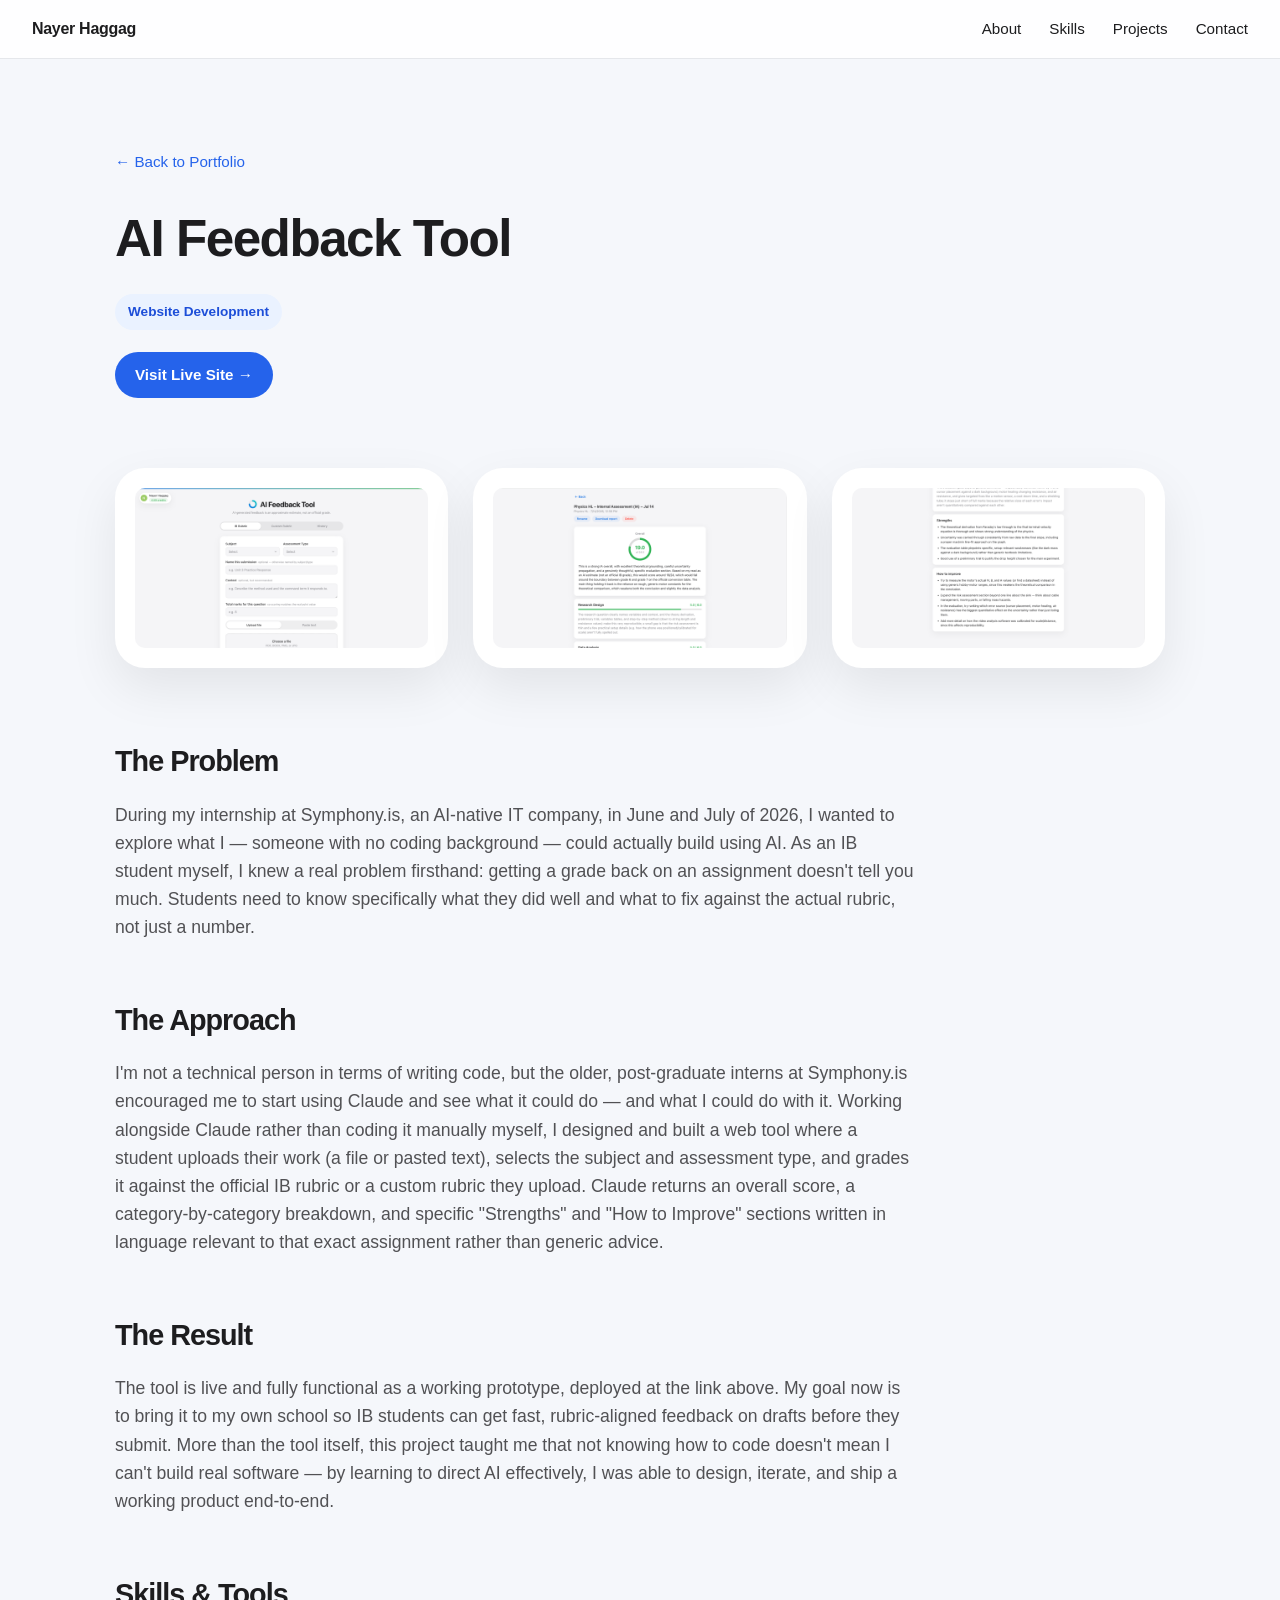
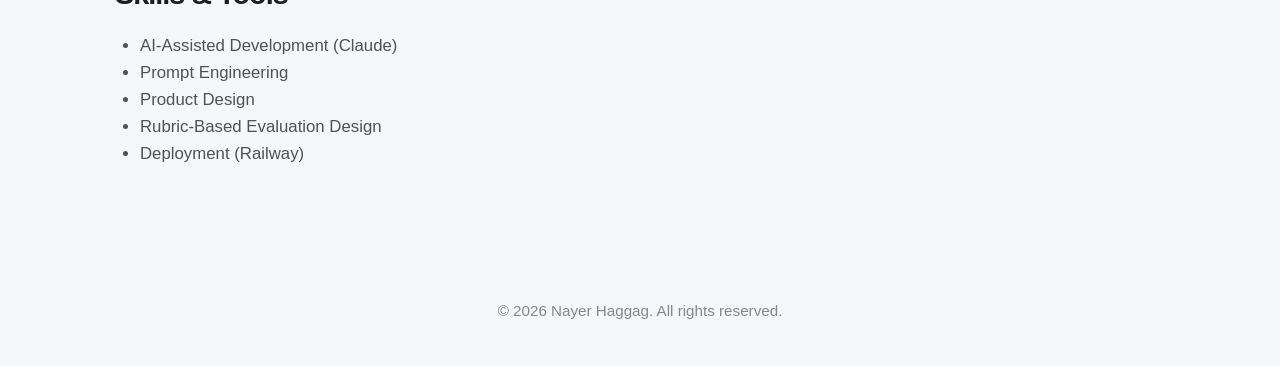
==== ai-feedback-tool.html @ 5bb1a038 "Use strengths/improvement screenshot as AI Feedback Tool cover image Update the homepage card thumbn" ====
<!DOCTYPE html>
<html lang="en">
<head>
  <meta charset="UTF-8">
  <meta name="viewport" content="width=device-width, initial-scale=1.0">
  <title>AI Feedback Tool | Nayer Haggag</title>
  <meta name="description" content="An AI-powered feedback tool built during my internship at Symphony.is, giving students instant, rubric-aligned feedback on their work using Claude AI.">

  <meta property="og:type" content="article">
  <meta property="og:title" content="AI Feedback Tool | Nayer Haggag">
  <meta property="og:description" content="An AI-powered feedback tool built during my internship at Symphony.is, giving students instant, rubric-aligned feedback on their work using Claude AI.">
  <meta property="og:image" content="https://nayerhaggag.github.io/nayer.haggag-design.portfolio/ai-feedback-tool-3.png">
  <meta property="og:url" content="https://nayerhaggag.github.io/nayer.haggag-design.portfolio/ai-feedback-tool.html">

  <link rel="icon" type="image/svg+xml" href="favicon.svg">
  <link rel="stylesheet" href="style.css?v=13">
</head>
<body>

<nav>
  <a href="index.html" class="nav-brand">Nayer Haggag</a>
  <div class="nav-links">
    <a href="index.html#about">About</a>
    <a href="index.html#skills">Skills</a>
    <a href="index.html#projects">Projects</a>
    <a href="index.html#contact">Contact</a>
  </div>
</nav>

<div class="page-header">
  <a href="index.html" class="back-link">← Back to Portfolio</a>

  <h1>AI Feedback Tool</h1>

  <div class="tag">Website Development</div>
  <br>
  <a href="https://web-production-1abd5.up.railway.app/" target="_blank" rel="noopener noreferrer" class="live-link">Visit Live Site →</a>
</div>

<div class="gallery">
  <img src="ai-feedback-tool-3.png" alt="AI Feedback Tool strengths and how to improve breakdown">
  <img src="ai-feedback-tool-1.png" alt="AI Feedback Tool input screen with IB Rubric selection">
  <img src="ai-feedback-tool-2.png" alt="AI Feedback Tool overall score result for a Physics HL Internal Assessment">
</div>

<div class="case-study">

  <div class="case-section">
    <h2>The Problem</h2>
    <p>
      During my internship at Symphony.is, an AI-native IT company, in June and July of 2026, I wanted to explore what I — someone with no coding background — could actually build using AI. As an IB student myself, I knew a real problem firsthand: getting a grade back on an assignment doesn't tell you much. Students need to know specifically what they did well and what to fix against the actual rubric, not just a number.
    </p>
  </div>

  <div class="case-section">
    <h2>The Approach</h2>
    <p>
      I'm not a technical person in terms of writing code, but the older, post-graduate interns at Symphony.is encouraged me to start using Claude and see what it could do — and what I could do with it. Working alongside Claude rather than coding it manually myself, I designed and built a web tool where a student uploads their work (a file or pasted text), selects the subject and assessment type, and grades it against the official IB rubric or a custom rubric they upload. Claude returns an overall score, a category-by-category breakdown, and specific "Strengths" and "How to Improve" sections written in language relevant to that exact assignment rather than generic advice.
    </p>
  </div>

  <div class="case-section">
    <h2>The Result</h2>
    <p>
      The tool is live and fully functional as a working prototype, deployed at the link above. My goal now is to bring it to my own school so IB students can get fast, rubric-aligned feedback on drafts before they submit. More than the tool itself, this project taught me that not knowing how to code doesn't mean I can't build real software — by learning to direct AI effectively, I was able to design, iterate, and ship a working product end-to-end.
    </p>
  </div>

  <div class="case-section">
    <h2>Skills & Tools</h2>
    <ul>
      <li>AI-Assisted Development (Claude)</li>
      <li>Prompt Engineering</li>
      <li>Product Design</li>
      <li>Rubric-Based Evaluation Design</li>
      <li>Deployment (Railway)</li>
    </ul>
  </div>

</div>

<footer>
  © 2026 Nayer Haggag. All rights reserved.
</footer>

<script src="lightbox.js?v=1" defer></script>
</body>
</html>
---- style.css ----
:root {
  --accent: #2563eb;
  --accent-dark: #1d4ed8;
  --accent-tint: #eaf2ff;
  --bg: #f5f7fb;
  --text: #1d1d1f;
  --text-secondary: #515154;
  --border: #e5e7eb;
}

* {
  margin: 0;
  padding: 0;
  box-sizing: border-box;
}

html {
  scroll-behavior: smooth;
  scroll-padding-top: 90px;
}

body {
  font-family: -apple-system, BlinkMacSystemFont, "Segoe UI", sans-serif;
  background: var(--bg);
  color: var(--text);
  line-height: 1.6;
  overflow-x: hidden;
}

a {
  text-decoration: none;
  color: inherit;
}

/* Nav */

nav {
  position: sticky;
  top: 0;
  z-index: 100;
  background: rgba(255, 255, 255, 0.85);
  backdrop-filter: blur(18px);
  -webkit-backdrop-filter: blur(18px);
  border-bottom: 1px solid var(--border);
  padding: 16px 32px;
  display: flex;
  align-items: center;
  justify-content: space-between;
}

.nav-brand {
  font-size: 1rem;
  font-weight: 600;
  letter-spacing: -0.3px;
}

.nav-links {
  display: flex;
  gap: 28px;
}

.nav-links a {
  font-size: 0.95rem;
  font-weight: 500;
  transition: color 0.2s ease;
}

.nav-links a:hover {
  color: var(--accent);
}

/* Hero (index page) */

.hero {
  position: relative;
  overflow: hidden;
  text-align: center;
  padding: 130px 22px 110px;
  background: linear-gradient(135deg, #ffffff 0%, #eef5ff 60%, #eef2ff 100%);
}

.hero::before {
  content: "";
  position: absolute;
  inset: 0;
  background-image: url("hero-banner.jpg");
  background-size: cover;
  background-position: center;
  opacity: 0.16;
  z-index: 0;
}

.hero h1,
.hero .subtitle,
.hero-description {
  position: relative;
  z-index: 1;
}

.hero h1 {
  font-size: 4.5rem;
  font-weight: 700;
  letter-spacing: -2.5px;
  margin-bottom: 10px;
}

.hero .subtitle {
  font-size: 1.5rem;
  color: var(--accent);
  margin-bottom: 22px;
  font-weight: 500;
}

.hero-description {
  max-width: 720px;
  margin: auto;
  font-size: 1.12rem;
  color: var(--text-secondary);
}

/* Page header (project detail pages) */

.page-header {
  max-width: 1100px;
  margin: auto;
  padding: 90px 25px 0;
}

.back-link {
  color: var(--accent);
  font-weight: 500;
  font-size: 0.95rem;
}

.page-header h1 {
  font-size: 3.2rem;
  letter-spacing: -1.5px;
  margin: 24px 0 14px;
}

.live-link {
  display: inline-block;
  margin-top: 6px;
  margin-bottom: 20px;
  color: white;
  background: var(--accent);
  font-weight: 600;
  font-size: 0.95rem;
  padding: 11px 20px;
  border-radius: 999px;
  transition: background 0.2s ease;
}

.live-link:hover {
  background: var(--accent-dark);
}

/* Sections */

section {
  max-width: 1120px;
  margin: auto;
  padding: 85px 25px;
}

h2 {
  text-align: center;
  font-size: 2.6rem;
  letter-spacing: -1px;
  margin-bottom: 38px;
}

.about-skills-grid {
  display: grid;
  grid-template-columns: 1fr 1fr;
  gap: 60px;
  align-items: start;
}

.skills-col {
  padding-left: 40px;
  border-left: 1px solid var(--border);
}

.about-col h2,
.skills-col h2 {
  text-align: left;
}

.about-col p {
  color: var(--text-secondary);
  font-size: 1.12rem;
}

.project-buttons {
  display: flex;
  flex-wrap: wrap;
  gap: 16px;
  margin-top: 38px;
}

.project-button {
  background: white;
  border: 1px solid var(--border);
  padding: 13px 22px;
  border-radius: 999px;
  color: var(--text);
  font-size: 0.95rem;
  font-weight: 500;
  box-shadow: 0 8px 24px rgba(0, 0, 0, 0.05);
  transition: all 0.25s ease;
}

.project-button:hover {
  transform: translateY(-3px);
  color: white;
  background: var(--accent);
  border-color: var(--accent);
}

/* Project grid (index page) */

.projects {
  display: grid;
  grid-template-columns: repeat(auto-fit, minmax(min(380px, 100%), 1fr));
  gap: 40px;
}

.project-card {
  background: white;
  border-radius: 30px;
  overflow: hidden;
  box-shadow: 0 20px 55px rgba(15, 23, 42, 0.08);
  transition: transform 0.25s ease, box-shadow 0.25s ease;
  cursor: pointer;
  display: flex;
  flex-direction: column;
}

.project-card:hover {
  transform: translateY(-6px);
  box-shadow: 0 28px 70px rgba(15, 23, 42, 0.12);
}

.project-card img {
  width: 100%;
  height: 320px;
  object-fit: contain;
  background: white;
  padding: 24px;
  border-bottom: 1px solid #f0f2f5;
}

.project-content {
  padding: 32px;
  flex: 1;
}

.tag {
  display: inline-block;
  margin-bottom: 16px;
  padding: 7px 13px;
  border-radius: 999px;
  font-size: 0.85rem;
  font-weight: 650;
  background: var(--accent-tint);
  color: var(--accent-dark);
}

.project-content h3 {
  font-size: 1.6rem;
  letter-spacing: -0.5px;
  margin-bottom: 14px;
}

.project-content p {
  color: var(--text-secondary);
  font-size: 1.02rem;
}

/* Detail page gallery + key features */

.gallery {
  max-width: 1100px;
  margin: 50px auto 0;
  padding: 0 25px;
  display: grid;
  grid-template-columns: repeat(auto-fit, minmax(min(300px, 100%), 1fr));
  gap: 25px;
}

.gallery img {
  width: 100%;
  max-height: 420px;
  object-fit: contain;
  border-radius: 30px;
  background: white;
  padding: 20px;
  box-shadow: 0 20px 50px rgba(0, 0, 0, 0.08);
  cursor: zoom-in;
  transition: transform 0.2s ease;
}

.gallery img:hover {
  transform: scale(1.015);
}

/* Lightbox */

.lightbox-overlay {
  position: fixed;
  inset: 0;
  background: rgba(10, 10, 15, 0.9);
  display: flex;
  align-items: center;
  justify-content: center;
  padding: 40px;
  opacity: 0;
  visibility: hidden;
  transition: opacity 0.2s ease;
  z-index: 1000;
  cursor: zoom-out;
}

.lightbox-overlay.active {
  opacity: 1;
  visibility: visible;
}

.lightbox-overlay img {
  max-width: 100%;
  max-height: 100%;
  border-radius: 12px;
  box-shadow: 0 20px 60px rgba(0, 0, 0, 0.5);
}

.case-study {
  max-width: 1100px;
  margin: 70px auto 0;
  padding: 0 25px 90px;
}

.case-section + .case-section {
  margin-top: 56px;
}

.case-section h2 {
  text-align: left;
  font-size: 1.8rem;
  margin-bottom: 16px;
}

.case-section ul {
  color: var(--text-secondary);
  padding-left: 25px;
  font-size: 1.05rem;
}

.case-section p {
  color: var(--text-secondary);
  font-size: 1.1rem;
  max-width: 800px;
}

/* Skills */

.skills-list {
  display: flex;
  flex-wrap: wrap;
  gap: 14px;
}

.skill-pill {
  display: inline-block;
  background: white;
  border: 1px solid var(--border);
  padding: 12px 20px;
  border-radius: 999px;
  font-size: 0.95rem;
  font-weight: 500;
  color: var(--text);
  box-shadow: 0 8px 24px rgba(0, 0, 0, 0.05);
}

/* Contact */

.contact {
  text-align: center;
  background: white;
  border-radius: 34px;
  box-shadow: 0 18px 45px rgba(15, 23, 42, 0.06);
  margin-bottom: 40px;
}

.contact p {
  color: var(--text-secondary);
  font-size: 1.08rem;
  margin-bottom: 16px;
}

.contact a {
  color: var(--accent);
  font-weight: 600;
}

.contact a:hover {
  text-decoration: underline;
}

footer {
  text-align: center;
  padding: 42px 20px;
  color: #86868b;
  font-size: 0.95rem;
}

@media (max-width: 768px) {
  .about-skills-grid {
    grid-template-columns: 1fr;
    gap: 60px;
  }

  .skills-col {
    padding-left: 0;
    border-left: none;
  }

  nav {
    padding: 14px 20px;
  }

  .nav-links {
    gap: 16px;
  }

  .hero {
    padding: 95px 22px 75px;
  }

  .hero h1 {
    font-size: 3rem;
    letter-spacing: -1.5px;
  }

  .hero .subtitle {
    font-size: 1.25rem;
  }

  .page-header {
    padding: 70px 22px 0;
  }

  .page-header h1 {
    font-size: 2.3rem;
    letter-spacing: -1px;
  }

  h2 {
    font-size: 2.1rem;
  }

  section {
    padding: 65px 20px;
  }

  .project-card img {
    height: 220px;
  }

  .project-content {
    padding: 24px;
  }

  .project-content h3 {
    font-size: 1.4rem;
  }
}

@media (max-width: 480px) {
  nav {
    flex-wrap: wrap;
    justify-content: center;
    row-gap: 10px;
    padding: 12px 16px;
  }

  .nav-links {
    gap: 14px;
    justify-content: center;
    flex-wrap: wrap;
  }

  .hero {
    padding: 80px 18px 60px;
  }

  .hero h1 {
    font-size: 2.4rem;
    letter-spacing: -1px;
  }

  .hero .subtitle {
    font-size: 1.05rem;
  }

  .page-header h1 {
    font-size: 1.9rem;
  }

  h2 {
    font-size: 1.8rem;
  }

  .case-section h2 {
    font-size: 1.5rem;
  }

  .project-button,
  .skill-pill {
    font-size: 0.88rem;
    padding: 10px 16px;
  }
}
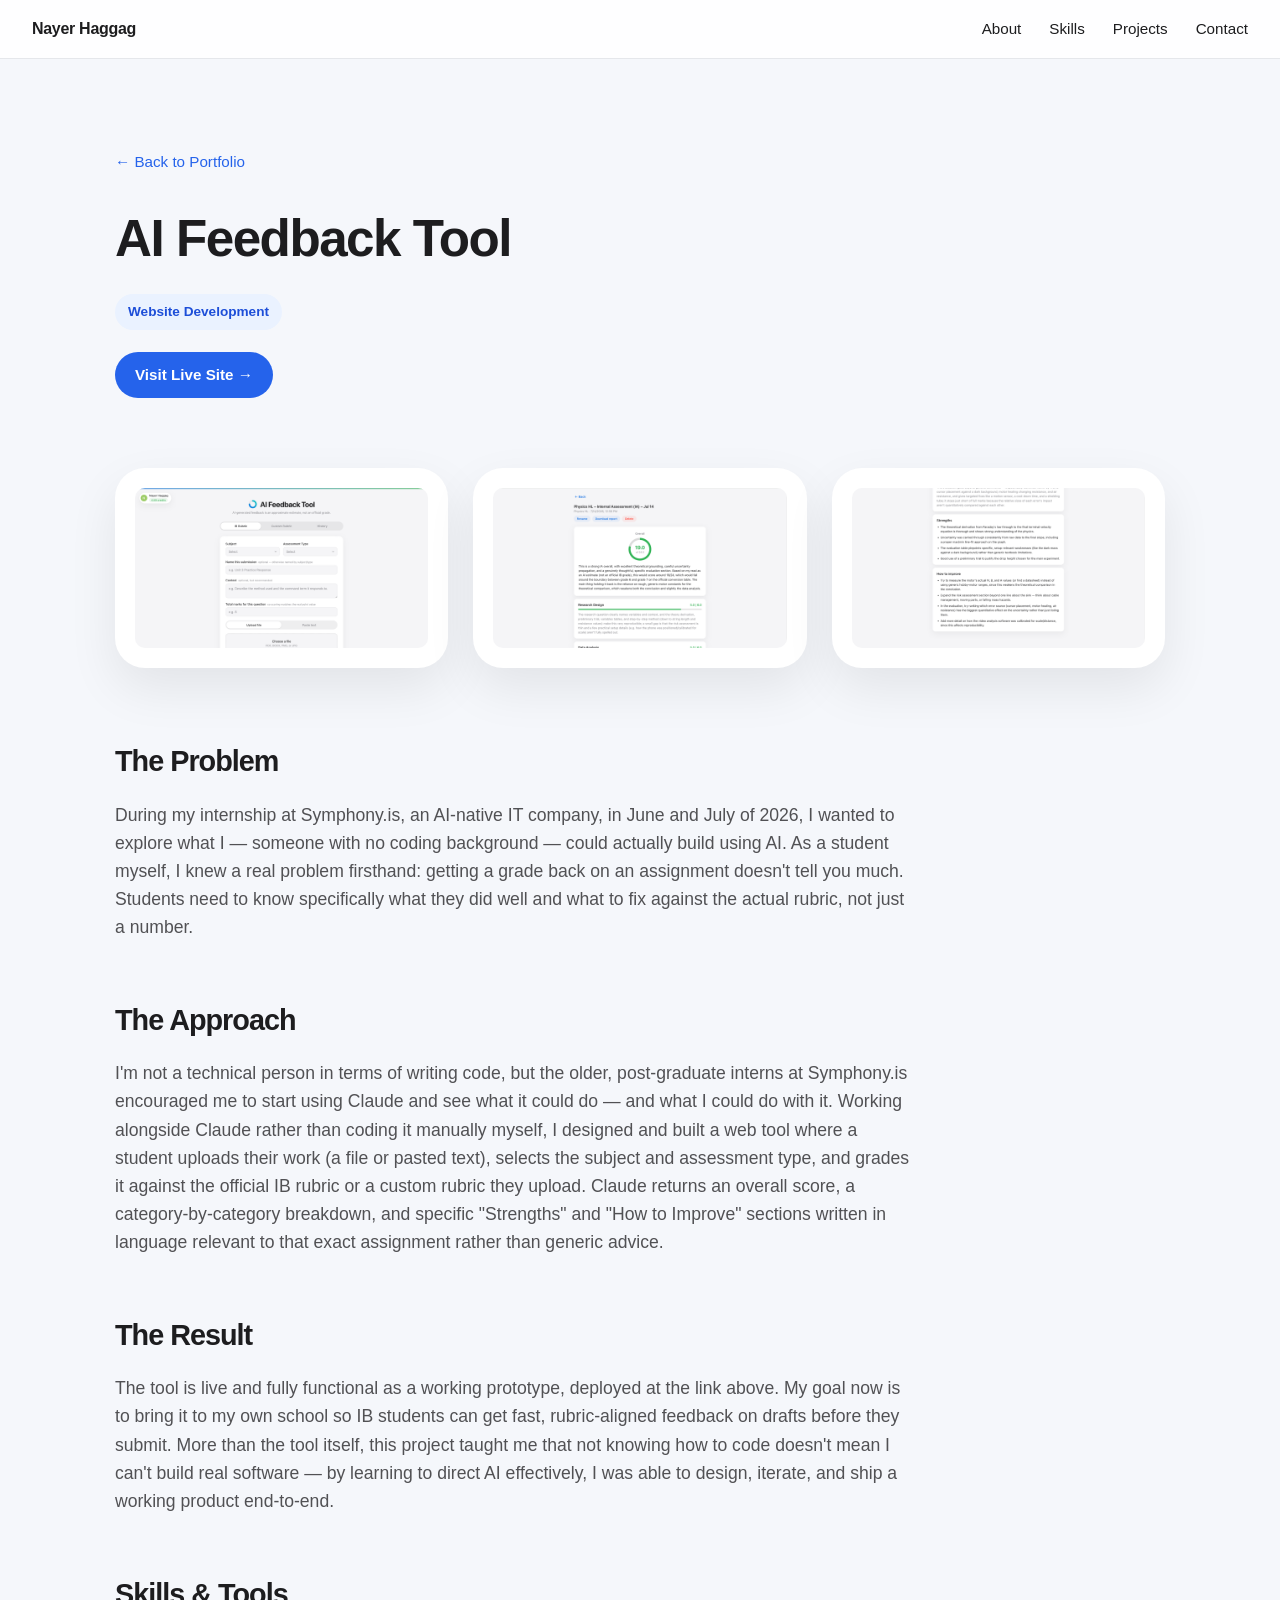
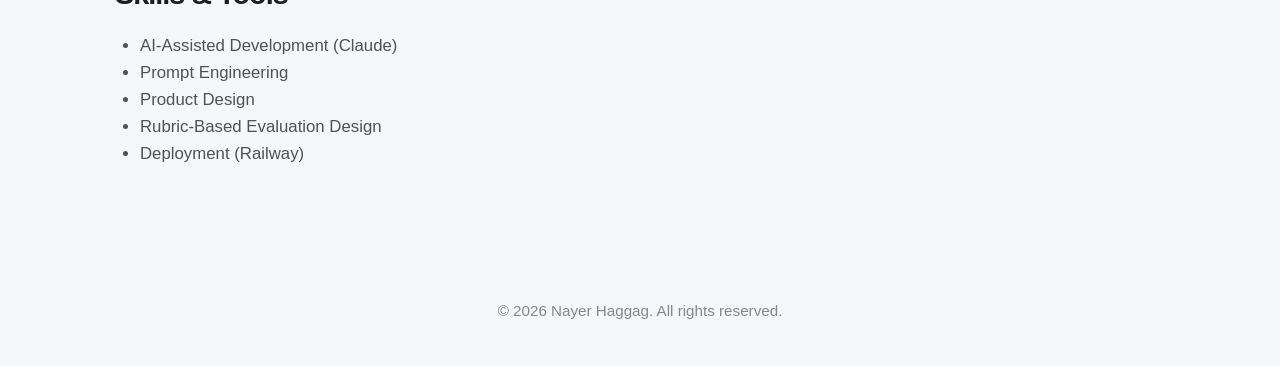
==== commit 34813ec2: "Remove "IB" from AI Feedback Tool problem description Generalize the framing in the Problem section " ====
--- a/ai-feedback-tool.html
+++ b/ai-feedback-tool.html
@@ -48,7 +48,7 @@
   <div class="case-section">
     <h2>The Problem</h2>
     <p>
-      During my internship at Symphony.is, an AI-native IT company, in June and July of 2026, I wanted to explore what I — someone with no coding background — could actually build using AI. As an IB student myself, I knew a real problem firsthand: getting a grade back on an assignment doesn't tell you much. Students need to know specifically what they did well and what to fix against the actual rubric, not just a number.
+      During my internship at Symphony.is, an AI-native IT company, in June and July of 2026, I wanted to explore what I — someone with no coding background — could actually build using AI. As a student myself, I knew a real problem firsthand: getting a grade back on an assignment doesn't tell you much. Students need to know specifically what they did well and what to fix against the actual rubric, not just a number.
     </p>
   </div>
 
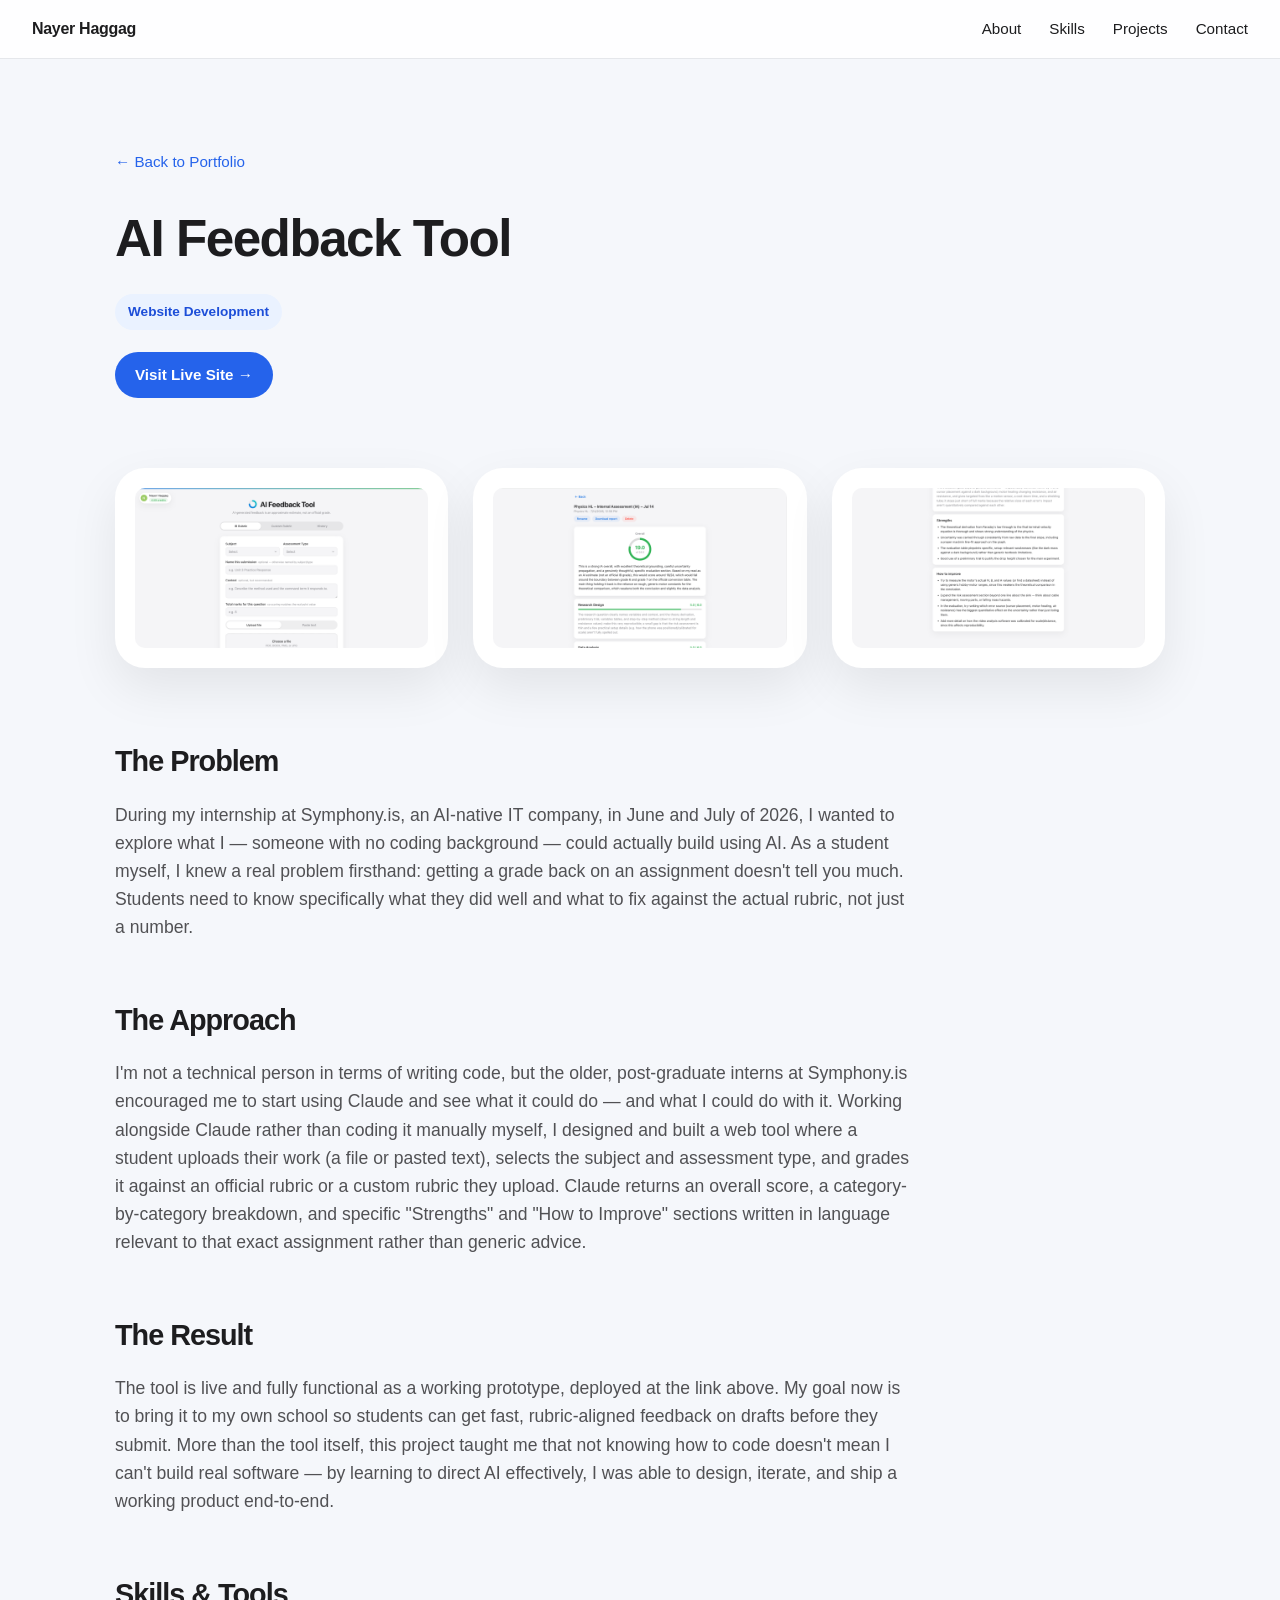
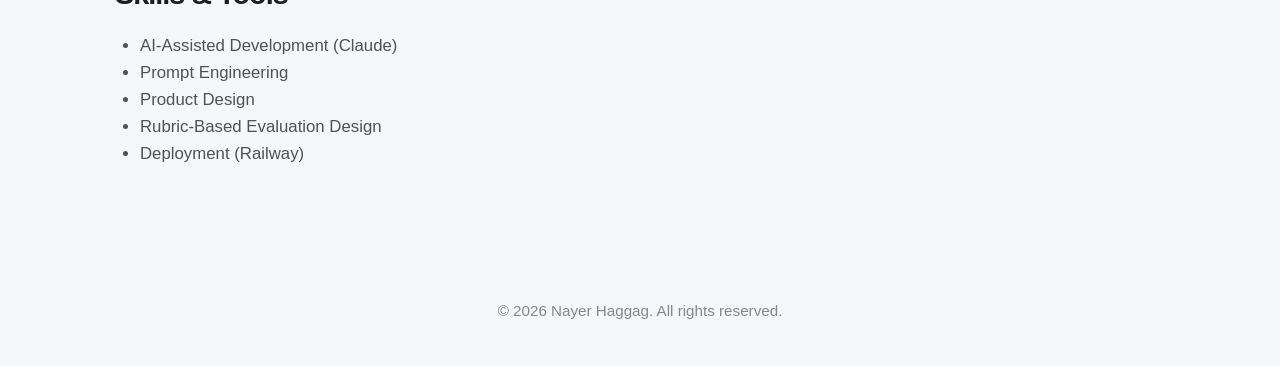
==== commit 11eeced7: "Remove remaining "IB" mentions from AI Feedback Tool copy Generalize the Approach and Result section" ====
--- a/ai-feedback-tool.html
+++ b/ai-feedback-tool.html
@@ -55,14 +55,14 @@
   <div class="case-section">
     <h2>The Approach</h2>
     <p>
-      I'm not a technical person in terms of writing code, but the older, post-graduate interns at Symphony.is encouraged me to start using Claude and see what it could do — and what I could do with it. Working alongside Claude rather than coding it manually myself, I designed and built a web tool where a student uploads their work (a file or pasted text), selects the subject and assessment type, and grades it against the official IB rubric or a custom rubric they upload. Claude returns an overall score, a category-by-category breakdown, and specific "Strengths" and "How to Improve" sections written in language relevant to that exact assignment rather than generic advice.
+      I'm not a technical person in terms of writing code, but the older, post-graduate interns at Symphony.is encouraged me to start using Claude and see what it could do — and what I could do with it. Working alongside Claude rather than coding it manually myself, I designed and built a web tool where a student uploads their work (a file or pasted text), selects the subject and assessment type, and grades it against an official rubric or a custom rubric they upload. Claude returns an overall score, a category-by-category breakdown, and specific "Strengths" and "How to Improve" sections written in language relevant to that exact assignment rather than generic advice.
     </p>
   </div>
 
   <div class="case-section">
     <h2>The Result</h2>
     <p>
-      The tool is live and fully functional as a working prototype, deployed at the link above. My goal now is to bring it to my own school so IB students can get fast, rubric-aligned feedback on drafts before they submit. More than the tool itself, this project taught me that not knowing how to code doesn't mean I can't build real software — by learning to direct AI effectively, I was able to design, iterate, and ship a working product end-to-end.
+      The tool is live and fully functional as a working prototype, deployed at the link above. My goal now is to bring it to my own school so students can get fast, rubric-aligned feedback on drafts before they submit. More than the tool itself, this project taught me that not knowing how to code doesn't mean I can't build real software — by learning to direct AI effectively, I was able to design, iterate, and ship a working product end-to-end.
     </p>
   </div>
 
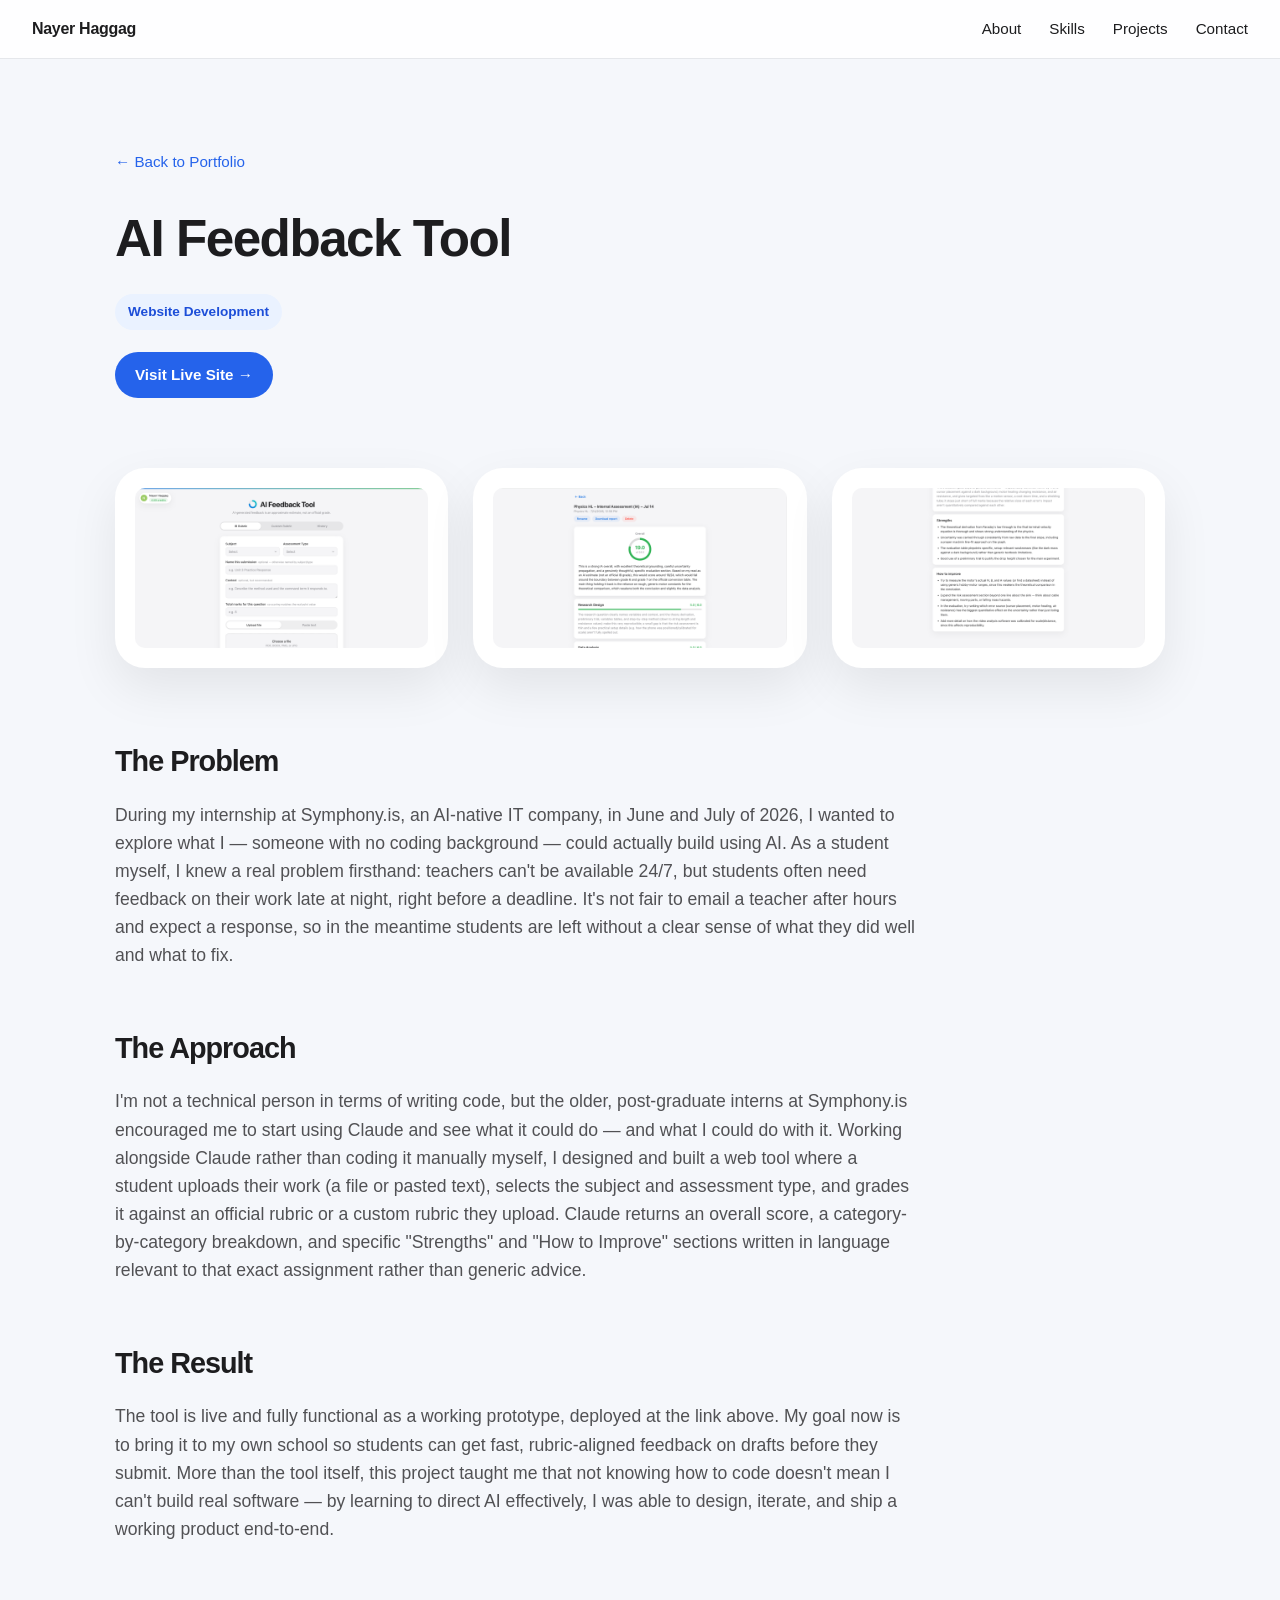
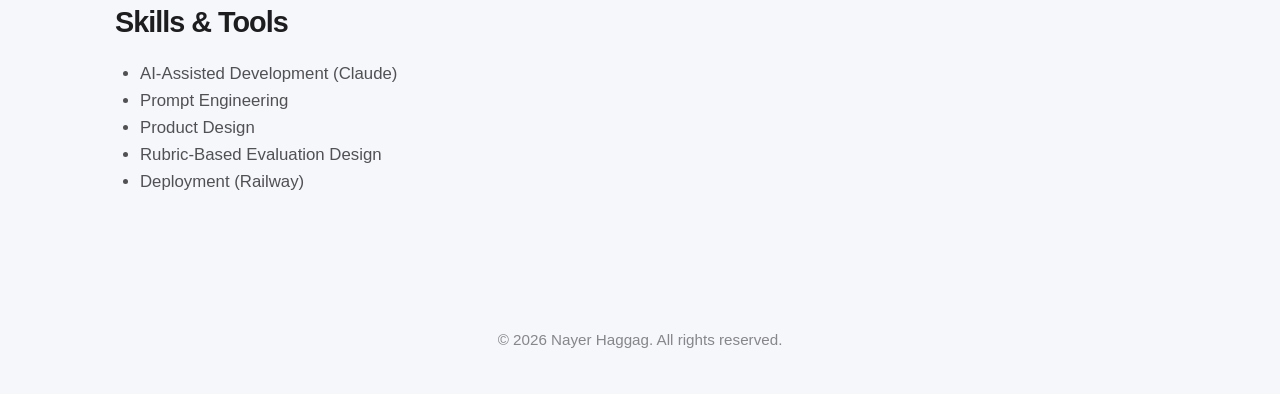
==== commit 61c37841: "Rewrite AI Feedback Tool problem statement Reframe around the real pain point: teachers aren't avail" ====
--- a/ai-feedback-tool.html
+++ b/ai-feedback-tool.html
@@ -48,7 +48,7 @@
   <div class="case-section">
     <h2>The Problem</h2>
     <p>
-      During my internship at Symphony.is, an AI-native IT company, in June and July of 2026, I wanted to explore what I — someone with no coding background — could actually build using AI. As a student myself, I knew a real problem firsthand: getting a grade back on an assignment doesn't tell you much. Students need to know specifically what they did well and what to fix against the actual rubric, not just a number.
+      During my internship at Symphony.is, an AI-native IT company, in June and July of 2026, I wanted to explore what I — someone with no coding background — could actually build using AI. As a student myself, I knew a real problem firsthand: teachers can't be available 24/7, but students often need feedback on their work late at night, right before a deadline. It's not fair to email a teacher after hours and expect a response, so in the meantime students are left without a clear sense of what they did well and what to fix.
     </p>
   </div>
 
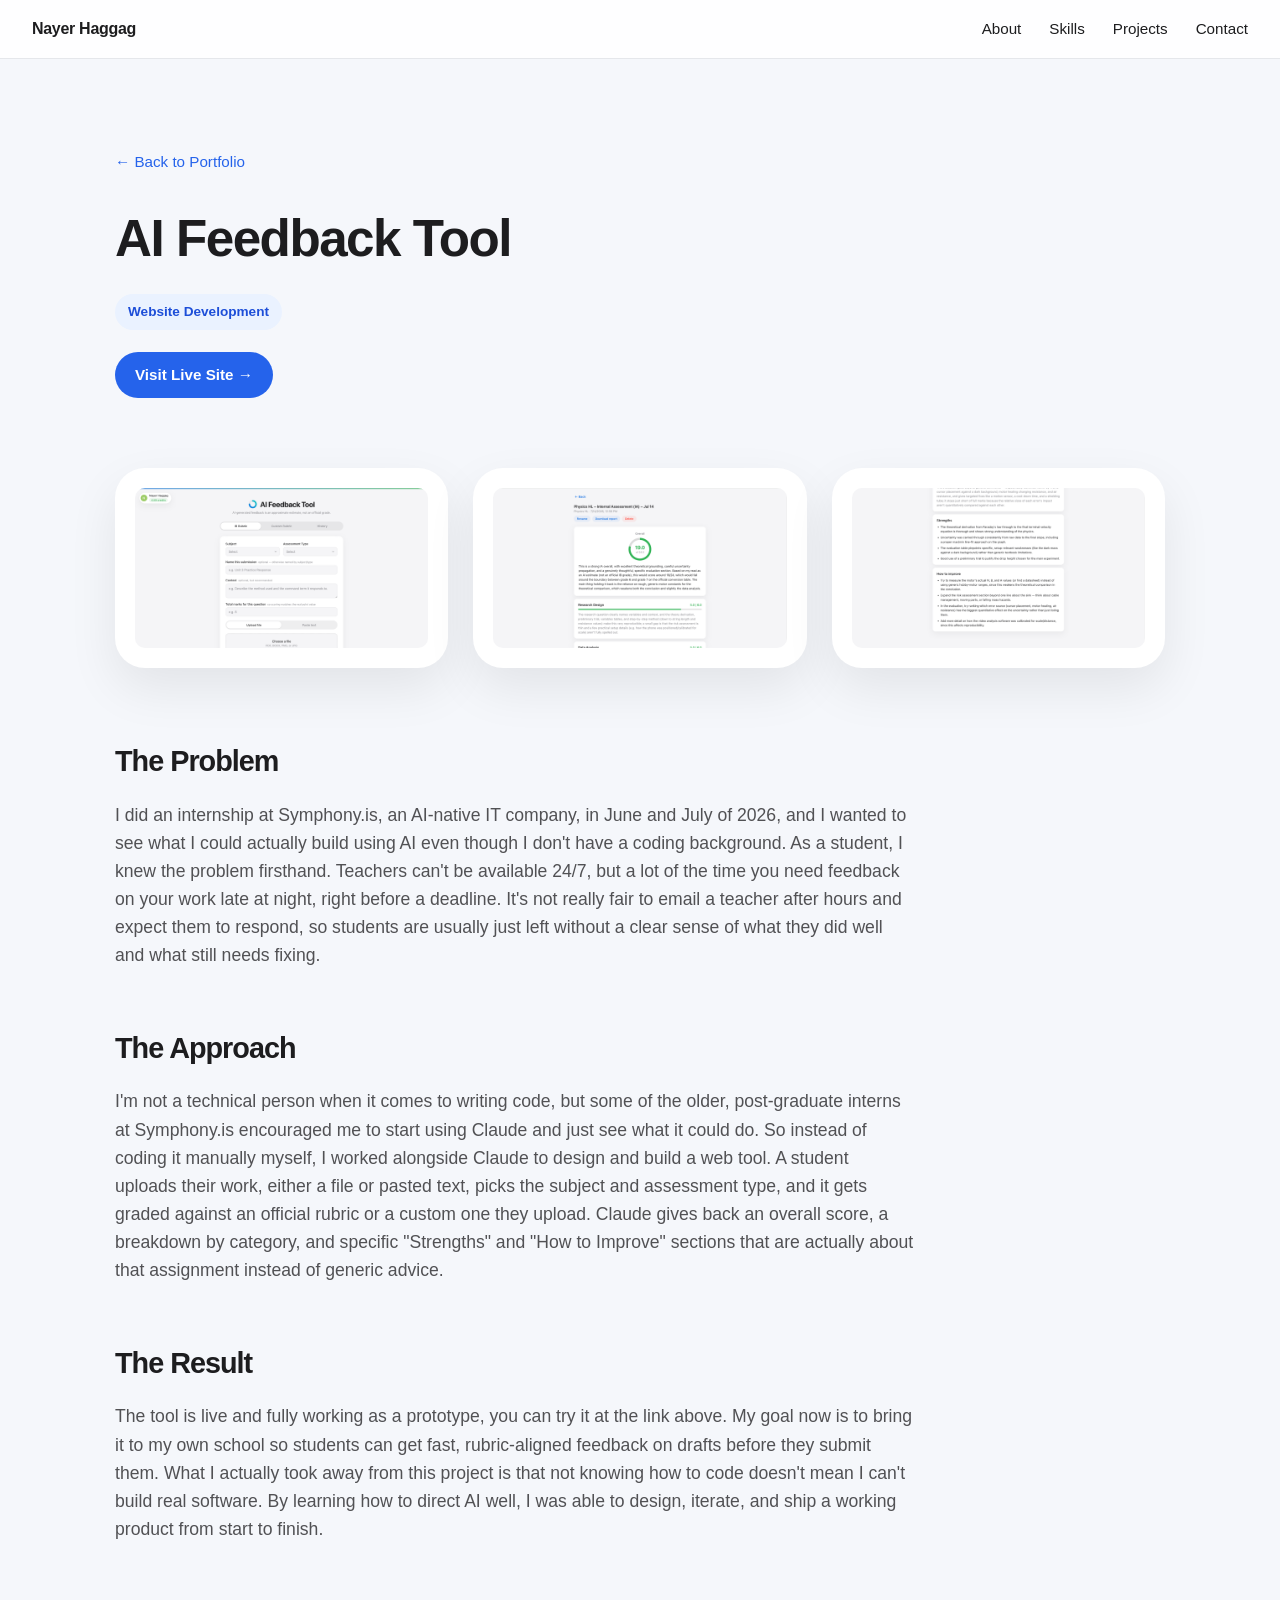
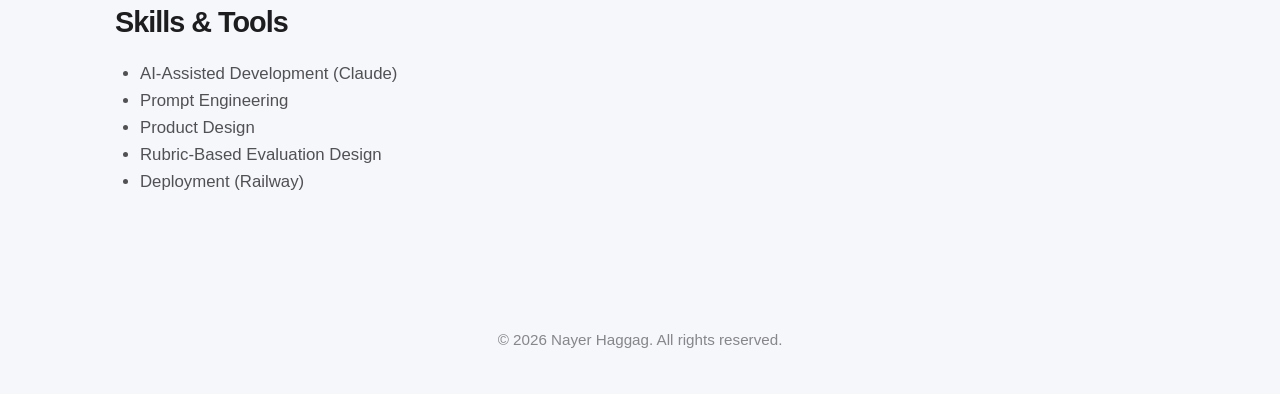
==== commit f195ab9b: "Add ScanSave project and rewrite site copy to sound more natural - Add ScanSave as a new project: a " ====
--- a/ai-feedback-tool.html
+++ b/ai-feedback-tool.html
@@ -48,21 +48,21 @@
   <div class="case-section">
     <h2>The Problem</h2>
     <p>
-      During my internship at Symphony.is, an AI-native IT company, in June and July of 2026, I wanted to explore what I — someone with no coding background — could actually build using AI. As a student myself, I knew a real problem firsthand: teachers can't be available 24/7, but students often need feedback on their work late at night, right before a deadline. It's not fair to email a teacher after hours and expect a response, so in the meantime students are left without a clear sense of what they did well and what to fix.
+      I did an internship at Symphony.is, an AI-native IT company, in June and July of 2026, and I wanted to see what I could actually build using AI even though I don't have a coding background. As a student, I knew the problem firsthand. Teachers can't be available 24/7, but a lot of the time you need feedback on your work late at night, right before a deadline. It's not really fair to email a teacher after hours and expect them to respond, so students are usually just left without a clear sense of what they did well and what still needs fixing.
     </p>
   </div>
 
   <div class="case-section">
     <h2>The Approach</h2>
     <p>
-      I'm not a technical person in terms of writing code, but the older, post-graduate interns at Symphony.is encouraged me to start using Claude and see what it could do — and what I could do with it. Working alongside Claude rather than coding it manually myself, I designed and built a web tool where a student uploads their work (a file or pasted text), selects the subject and assessment type, and grades it against an official rubric or a custom rubric they upload. Claude returns an overall score, a category-by-category breakdown, and specific "Strengths" and "How to Improve" sections written in language relevant to that exact assignment rather than generic advice.
+      I'm not a technical person when it comes to writing code, but some of the older, post-graduate interns at Symphony.is encouraged me to start using Claude and just see what it could do. So instead of coding it manually myself, I worked alongside Claude to design and build a web tool. A student uploads their work, either a file or pasted text, picks the subject and assessment type, and it gets graded against an official rubric or a custom one they upload. Claude gives back an overall score, a breakdown by category, and specific "Strengths" and "How to Improve" sections that are actually about that assignment instead of generic advice.
     </p>
   </div>
 
   <div class="case-section">
     <h2>The Result</h2>
     <p>
-      The tool is live and fully functional as a working prototype, deployed at the link above. My goal now is to bring it to my own school so students can get fast, rubric-aligned feedback on drafts before they submit. More than the tool itself, this project taught me that not knowing how to code doesn't mean I can't build real software — by learning to direct AI effectively, I was able to design, iterate, and ship a working product end-to-end.
+      The tool is live and fully working as a prototype, you can try it at the link above. My goal now is to bring it to my own school so students can get fast, rubric-aligned feedback on drafts before they submit them. What I actually took away from this project is that not knowing how to code doesn't mean I can't build real software. By learning how to direct AI well, I was able to design, iterate, and ship a working product from start to finish.
     </p>
   </div>
 
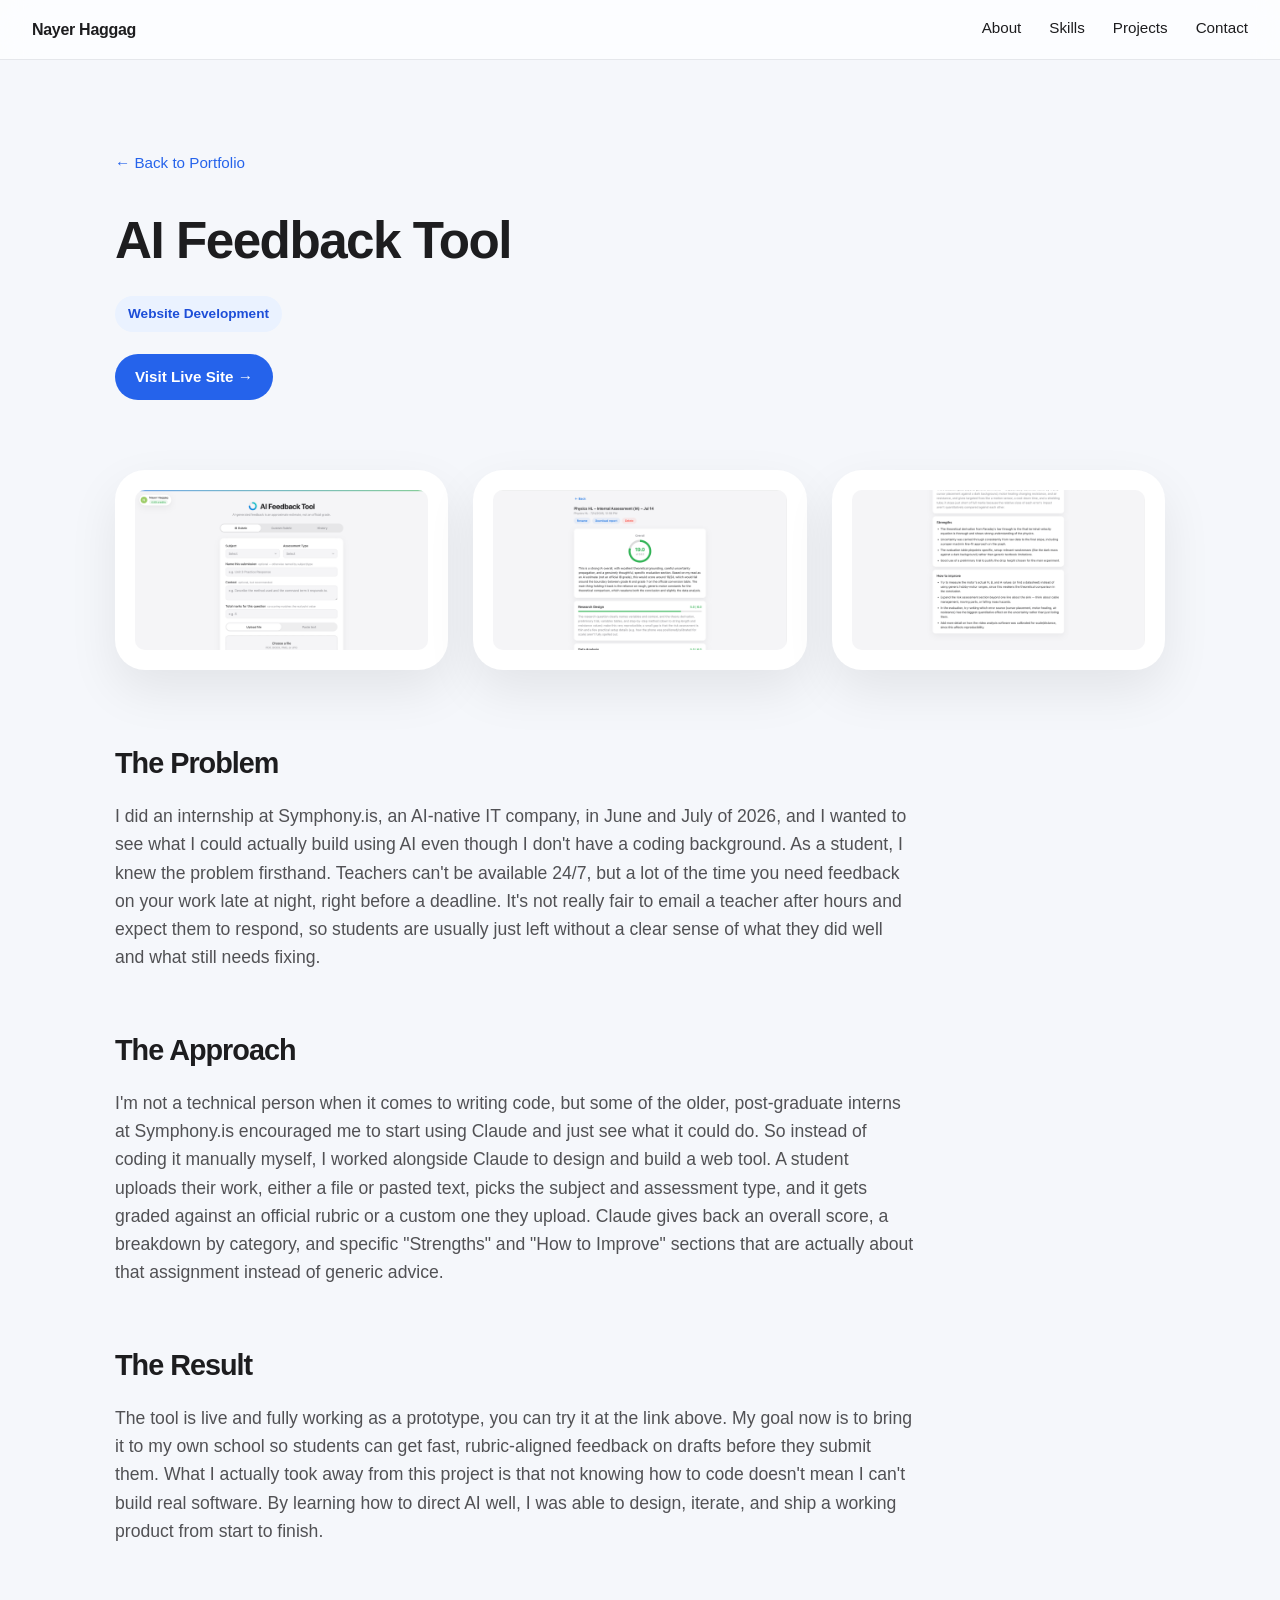
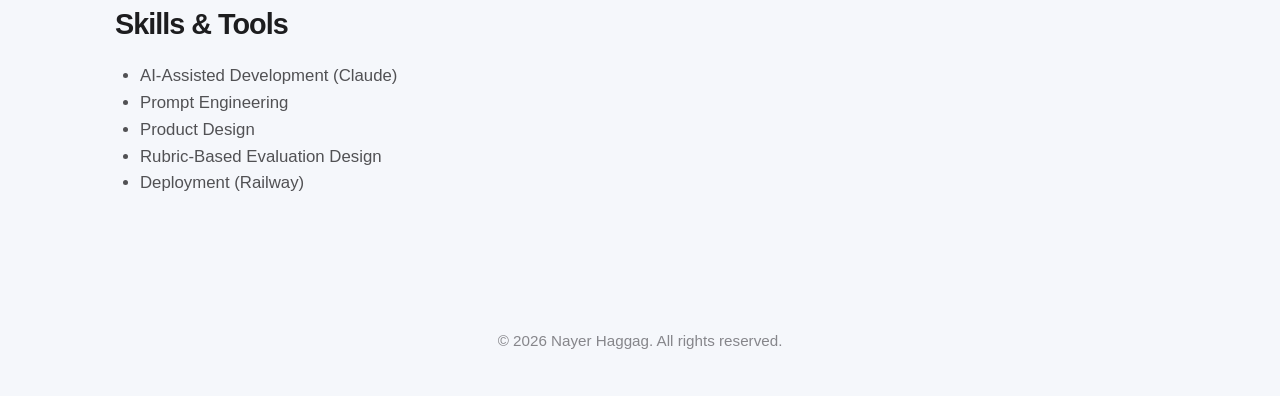
==== commit 5db46043: "Polish visual design: aurora hero glow, scroll reveal, refined hover states Keeps the existing light" ====
--- a/ai-feedback-tool.html
+++ b/ai-feedback-tool.html
@@ -13,7 +13,7 @@
   <meta property="og:url" content="https://nayerhaggag.github.io/nayer.haggag-design.portfolio/ai-feedback-tool.html">
 
   <link rel="icon" type="image/svg+xml" href="favicon.svg">
-  <link rel="stylesheet" href="style.css?v=13">
+  <link rel="stylesheet" href="style.css?v=15">
 </head>
 <body>
 
@@ -37,7 +37,7 @@
   <a href="https://web-production-1abd5.up.railway.app/" target="_blank" rel="noopener noreferrer" class="live-link">Visit Live Site →</a>
 </div>
 
-<div class="gallery">
+<div class="gallery reveal">
   <img src="ai-feedback-tool-3.png" alt="AI Feedback Tool strengths and how to improve breakdown">
   <img src="ai-feedback-tool-1.png" alt="AI Feedback Tool input screen with IB Rubric selection">
   <img src="ai-feedback-tool-2.png" alt="AI Feedback Tool overall score result for a Physics HL Internal Assessment">
@@ -45,28 +45,28 @@
 
 <div class="case-study">
 
-  <div class="case-section">
+  <div class="case-section reveal">
     <h2>The Problem</h2>
     <p>
       I did an internship at Symphony.is, an AI-native IT company, in June and July of 2026, and I wanted to see what I could actually build using AI even though I don't have a coding background. As a student, I knew the problem firsthand. Teachers can't be available 24/7, but a lot of the time you need feedback on your work late at night, right before a deadline. It's not really fair to email a teacher after hours and expect them to respond, so students are usually just left without a clear sense of what they did well and what still needs fixing.
     </p>
   </div>
 
-  <div class="case-section">
+  <div class="case-section reveal">
     <h2>The Approach</h2>
     <p>
       I'm not a technical person when it comes to writing code, but some of the older, post-graduate interns at Symphony.is encouraged me to start using Claude and just see what it could do. So instead of coding it manually myself, I worked alongside Claude to design and build a web tool. A student uploads their work, either a file or pasted text, picks the subject and assessment type, and it gets graded against an official rubric or a custom one they upload. Claude gives back an overall score, a breakdown by category, and specific "Strengths" and "How to Improve" sections that are actually about that assignment instead of generic advice.
     </p>
   </div>
 
-  <div class="case-section">
+  <div class="case-section reveal">
     <h2>The Result</h2>
     <p>
       The tool is live and fully working as a prototype, you can try it at the link above. My goal now is to bring it to my own school so students can get fast, rubric-aligned feedback on drafts before they submit them. What I actually took away from this project is that not knowing how to code doesn't mean I can't build real software. By learning how to direct AI well, I was able to design, iterate, and ship a working product from start to finish.
     </p>
   </div>
 
-  <div class="case-section">
+  <div class="case-section reveal">
     <h2>Skills & Tools</h2>
     <ul>
       <li>AI-Assisted Development (Claude)</li>
@@ -83,6 +83,7 @@
   © 2026 Nayer Haggag. All rights reserved.
 </footer>
 
-<script src="lightbox.js?v=1" defer></script>
+<script src="lightbox.js?v=2" defer></script>
+<script src="reveal.js?v=1" defer></script>
 </body>
 </html>
--- a/style.css
+++ b/style.css
@@ -2,6 +2,7 @@
   --accent: #2563eb;
   --accent-dark: #1d4ed8;
   --accent-tint: #eaf2ff;
+  --accent-glow: #818cf8;
   --bg: #f5f7fb;
   --text: #1d1d1f;
   --text-secondary: #515154;
@@ -32,15 +33,21 @@
   color: inherit;
 }
 
+:focus-visible {
+  outline: 2px solid var(--accent);
+  outline-offset: 3px;
+  border-radius: 4px;
+}
+
 /* Nav */
 
 nav {
   position: sticky;
   top: 0;
   z-index: 100;
-  background: rgba(255, 255, 255, 0.85);
-  backdrop-filter: blur(18px);
-  -webkit-backdrop-filter: blur(18px);
+  background: rgba(255, 255, 255, 0.72);
+  backdrop-filter: blur(20px) saturate(180%);
+  -webkit-backdrop-filter: blur(20px) saturate(180%);
   border-bottom: 1px solid var(--border);
   padding: 16px 32px;
   display: flex;
@@ -60,13 +67,30 @@
 }
 
 .nav-links a {
+  position: relative;
   font-size: 0.95rem;
   font-weight: 500;
+  padding-bottom: 3px;
   transition: color 0.2s ease;
+}
+
+.nav-links a::after {
+  content: "";
+  position: absolute;
+  left: 0;
+  right: 100%;
+  bottom: 0;
+  height: 1.5px;
+  background: var(--accent);
+  transition: right 0.25s ease;
 }
 
 .nav-links a:hover {
   color: var(--accent);
+}
+
+.nav-links a:hover::after {
+  right: 0;
 }
 
 /* Hero (index page) */
@@ -86,7 +110,18 @@
   background-image: url("hero-banner.jpg");
   background-size: cover;
   background-position: center;
-  opacity: 0.16;
+  opacity: 0.14;
+  z-index: 0;
+}
+
+.hero::after {
+  content: "";
+  position: absolute;
+  inset: 0;
+  background-image:
+    radial-gradient(ellipse 55% 50% at 15% 10%, color-mix(in srgb, var(--accent) 30%, transparent) 0%, transparent 70%),
+    radial-gradient(ellipse 50% 45% at 88% 22%, color-mix(in srgb, var(--accent-glow) 32%, transparent) 0%, transparent 70%);
+  mix-blend-mode: multiply;
   z-index: 0;
 }
 
@@ -98,14 +133,14 @@
 }
 
 .hero h1 {
-  font-size: 4.5rem;
+  font-size: clamp(2.1rem, 9vw, 4.5rem);
   font-weight: 700;
   letter-spacing: -2.5px;
   margin-bottom: 10px;
 }
 
 .hero .subtitle {
-  font-size: 1.5rem;
+  font-size: clamp(1rem, 3.2vw, 1.5rem);
   color: var(--accent);
   margin-bottom: 22px;
   font-weight: 500;
@@ -133,7 +168,7 @@
 }
 
 .page-header h1 {
-  font-size: 3.2rem;
+  font-size: clamp(1.75rem, 6.5vw, 3.2rem);
   letter-spacing: -1.5px;
   margin: 24px 0 14px;
 }
@@ -165,7 +200,7 @@
 
 h2 {
   text-align: center;
-  font-size: 2.6rem;
+  font-size: clamp(1.6rem, 4.5vw, 2.6rem);
   letter-spacing: -1px;
   margin-bottom: 38px;
 }
@@ -208,7 +243,7 @@
   font-size: 0.95rem;
   font-weight: 500;
   box-shadow: 0 8px 24px rgba(0, 0, 0, 0.05);
-  transition: all 0.25s ease;
+  transition: transform 0.25s ease, box-shadow 0.25s ease, color 0.25s ease, background 0.25s ease, border-color 0.25s ease;
 }
 
 .project-button:hover {
@@ -230,8 +265,9 @@
   background: white;
   border-radius: 30px;
   overflow: hidden;
+  border: 1px solid transparent;
   box-shadow: 0 20px 55px rgba(15, 23, 42, 0.08);
-  transition: transform 0.25s ease, box-shadow 0.25s ease;
+  transition: transform 0.3s cubic-bezier(0.16, 1, 0.3, 1), box-shadow 0.3s ease, border-color 0.3s ease;
   cursor: pointer;
   display: flex;
   flex-direction: column;
@@ -239,6 +275,7 @@
 
 .project-card:hover {
   transform: translateY(-6px);
+  border-color: color-mix(in srgb, var(--accent) 25%, transparent);
   box-shadow: 0 28px 70px rgba(15, 23, 42, 0.12);
 }
 
@@ -332,6 +369,55 @@
   max-height: 100%;
   border-radius: 12px;
   box-shadow: 0 20px 60px rgba(0, 0, 0, 0.5);
+  cursor: zoom-out;
+}
+
+.lightbox-nav {
+  position: absolute;
+  top: 50%;
+  transform: translateY(-50%);
+  width: 52px;
+  height: 52px;
+  border: none;
+  border-radius: 50%;
+  background: rgba(255, 255, 255, 0.12);
+  color: white;
+  font-size: 2rem;
+  line-height: 1;
+  display: flex;
+  align-items: center;
+  justify-content: center;
+  cursor: pointer;
+  transition: background 0.2s ease;
+  z-index: 1001;
+}
+
+.lightbox-nav:hover {
+  background: rgba(255, 255, 255, 0.24);
+}
+
+.lightbox-prev {
+  left: 20px;
+}
+
+.lightbox-next {
+  right: 20px;
+}
+
+@media (max-width: 480px) {
+  .lightbox-nav {
+    width: 42px;
+    height: 42px;
+    font-size: 1.6rem;
+  }
+
+  .lightbox-prev {
+    left: 8px;
+  }
+
+  .lightbox-next {
+    right: 8px;
+  }
 }
 
 .case-study {
@@ -346,7 +432,7 @@
 
 .case-section h2 {
   text-align: left;
-  font-size: 1.8rem;
+  font-size: clamp(1.35rem, 3.2vw, 1.8rem);
   margin-bottom: 16px;
 }
 
@@ -387,9 +473,15 @@
 .contact {
   text-align: center;
   background: white;
+  border: 1px solid var(--border);
   border-radius: 34px;
   box-shadow: 0 18px 45px rgba(15, 23, 42, 0.06);
   margin-bottom: 40px;
+}
+
+.contact a {
+  display: inline-block;
+  transition: color 0.2s ease;
 }
 
 .contact p {
@@ -438,12 +530,7 @@
   }
 
   .hero h1 {
-    font-size: 3rem;
     letter-spacing: -1.5px;
-  }
-
-  .hero .subtitle {
-    font-size: 1.25rem;
   }
 
   .page-header {
@@ -451,12 +538,7 @@
   }
 
   .page-header h1 {
-    font-size: 2.3rem;
     letter-spacing: -1px;
-  }
-
-  h2 {
-    font-size: 2.1rem;
   }
 
   section {
@@ -495,24 +577,7 @@
   }
 
   .hero h1 {
-    font-size: 2.4rem;
     letter-spacing: -1px;
-  }
-
-  .hero .subtitle {
-    font-size: 1.05rem;
-  }
-
-  .page-header h1 {
-    font-size: 1.9rem;
-  }
-
-  h2 {
-    font-size: 1.8rem;
-  }
-
-  .case-section h2 {
-    font-size: 1.5rem;
   }
 
   .project-button,
@@ -521,3 +586,40 @@
     padding: 10px 16px;
   }
 }
+
+/* Scroll reveal */
+
+.reveal {
+  opacity: 0;
+  transform: translateY(22px);
+  transition: opacity 0.6s cubic-bezier(0.16, 1, 0.3, 1), transform 0.6s cubic-bezier(0.16, 1, 0.3, 1);
+}
+
+.reveal.in-view {
+  opacity: 1;
+  transform: none;
+}
+
+.projects .reveal:nth-child(2) { transition-delay: 0.05s; }
+.projects .reveal:nth-child(3) { transition-delay: 0.1s; }
+.projects .reveal:nth-child(4) { transition-delay: 0.15s; }
+.projects .reveal:nth-child(5) { transition-delay: 0.2s; }
+.projects .reveal:nth-child(6) { transition-delay: 0.25s; }
+
+@media (prefers-reduced-motion: reduce) {
+  html {
+    scroll-behavior: auto;
+  }
+
+  .reveal {
+    opacity: 1;
+    transform: none;
+    transition: none;
+  }
+
+  .project-card:hover,
+  .project-button:hover,
+  .gallery img:hover {
+    transform: none;
+  }
+}
